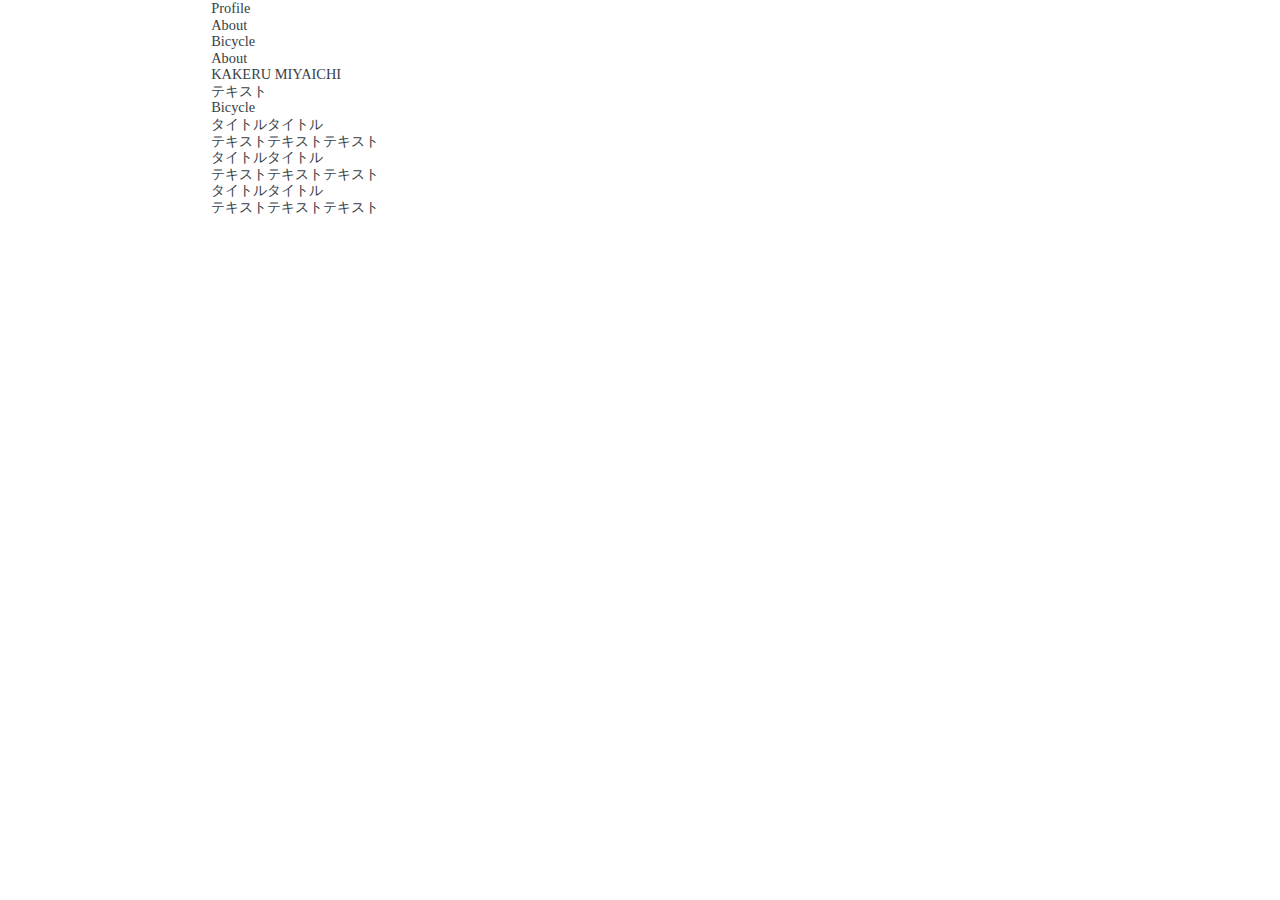
==== profile/index.html @ 185cab1a "初回コミット" ====
<!DOCTYPE html>
<html lang="en">
<head>
    <meta charset="UTF-8">
    <meta name="viewport" content="width=device-width, initial-scale=1.0">
    <link rel="icon" href="img/favicon.ico">
    <link rel="stylesheet" href="css/destyle.css">
    <link rel="stylesheet"  href="css/style.css">
    <title>Profile</title>
</head>
<body>
    <header id="header" class="wrapper">
        <h1>Profile</h1>
        <nav>
            <ul>
                <li id="#">About</li>
                <li id="#">Bicycle</li>
            </ul>
        </nav>
    </header>

    <main>

        <div id="mainvisual"></div>
        
        <section id="about" class="wrapper">
            <h2>About</h2>
            <div>
                <h3>KAKERU MIYAICHI</h3>
                <p>テキスト</p>
            </div>
        </section>

        <section id="bicycle" class="wrapper">
            <h2>Bicycle</h2>
            <div>
                <ul>
                    <li>
                        <h3>タイトルタイトル</h3>
                        <p>テキストテキストテキスト</p>
                    </li>
                    <li>
                        <h3>タイトルタイトル</h3>
                        <p>テキストテキストテキスト</p>
                    </li>
                    <li>
                        <h3>タイトルタイトル</h3>
                        <p>テキストテキストテキスト</p>
                    </li>
                </ul>
            </div>
        </section>

        <footer id="footer"></footer>

    </main>
</body>
</html>
---- profile/css/destyle.css ----
/*! destyle.css v4.0.1 | MIT License | https://github.com/nicolas-cusan/destyle.css */

/* Reset box-model and set borders */
/* ============================================ */

*,
::before,
::after {
  box-sizing: border-box;
  border-style: solid;
  border-width: 0;
  min-width: 0;
}

/* Document */
/* ============================================ */

/**
 * 1. Correct the line height in all browsers.
 * 2. Prevent adjustments of font size after orientation changes in iOS.
 * 3. Remove gray overlay on links for iOS.
 */

html {
  line-height: 1.15; /* 1 */
  -webkit-text-size-adjust: 100%; /* 2 */
  -webkit-tap-highlight-color: transparent; /* 3*/
}

/* Sections */
/* ============================================ */

/**
 * Remove the margin in all browsers.
 */

body {
  margin: 0;
}

/**
 * Render the `main` element consistently in IE.
 */

main {
  display: block;
}

/* Vertical rhythm */
/* ============================================ */

p,
table,
blockquote,
address,
pre,
iframe,
form,
figure,
dl {
  margin: 0;
}

/* Headings */
/* ============================================ */

h1,
h2,
h3,
h4,
h5,
h6 {
  font-size: inherit;
  font-weight: inherit;
  margin: 0;
}

/* Lists (enumeration) */
/* ============================================ */

ul,
ol {
  margin: 0;
  padding: 0;
  list-style: none;
}

/* Lists (definition) */
/* ============================================ */

dt {
  font-weight: bold;
}

dd {
  margin-left: 0;
}

/* Grouping content */
/* ============================================ */

/**
 * 1. Add the correct box sizing in Firefox.
 * 2. Show the overflow in Edge and IE.
 */

hr {
  box-sizing: content-box; /* 1 */
  height: 0; /* 1 */
  overflow: visible; /* 2 */
  border-top-width: 1px;
  margin: 0;
  clear: both;
  color: inherit;
}

/**
 * 1. Correct the inheritance and scaling of font size in all browsers.
 * 2. Correct the odd `em` font sizing in all browsers.
 */

pre {
  font-family: monospace, monospace; /* 1 */
  font-size: inherit; /* 2 */
}

address {
  font-style: inherit;
}

/* Text-level semantics */
/* ============================================ */

/**
 * Remove the gray background on active links in IE 10.
 */

a {
  background-color: transparent;
  text-decoration: none;
  color: inherit;
}

/**
 * 1. Remove the bottom border in Chrome 57-
 * 2. Add the correct text decoration in Chrome, Edge, IE, Opera, and Safari.
 */

abbr[title] {
  text-decoration: underline dotted; /* 2 */
}

/**
 * Add the correct font weight in Chrome, Edge, and Safari.
 */

b,
strong {
  font-weight: bolder;
}

/**
 * 1. Correct the inheritance and scaling of font size in all browsers.
 * 2. Correct the odd `em` font sizing in all browsers.
 */

code,
kbd,
samp {
  font-family: monospace, monospace; /* 1 */
  font-size: inherit; /* 2 */
}

/**
 * Add the correct font size in all browsers.
 */

small {
  font-size: 80%;
}

/**
 * Prevent `sub` and `sup` elements from affecting the line height in
 * all browsers.
 */

sub,
sup {
  font-size: 75%;
  line-height: 0;
  position: relative;
  vertical-align: baseline;
}

sub {
  bottom: -0.25em;
}

sup {
  top: -0.5em;
}

/* Replaced content */
/* ============================================ */

/**
 * Prevent vertical alignment issues.
 */

svg,
img,
embed,
object,
iframe {
  vertical-align: bottom;
}

/* Forms */
/* ============================================ */

/**
 * Reset form fields to make them styleable.
 * 1. Make form elements stylable across systems iOS especially.
 * 2. Inherit text-transform from parent.
 */

button,
input,
optgroup,
select,
textarea {
  -webkit-appearance: none; /* 1 */
  appearance: none;
  vertical-align: middle;
  color: inherit;
  font: inherit;
  background: transparent;
  padding: 0;
  margin: 0;
  border-radius: 0;
  text-align: inherit;
  text-transform: inherit; /* 2 */
}

/**
 * Correct cursors for clickable elements.
 */

button,
[type="button"],
[type="reset"],
[type="submit"] {
  cursor: pointer;
}

button:disabled,
[type="button"]:disabled,
[type="reset"]:disabled,
[type="submit"]:disabled {
  cursor: default;
}

/**
 * Improve outlines for Firefox and unify style with input elements & buttons.
 */

:-moz-focusring {
  outline: auto;
}

select:disabled {
  opacity: inherit;
}

/**
 * Remove padding
 */

option {
  padding: 0;
}

/**
 * Reset to invisible
 */

fieldset {
  margin: 0;
  padding: 0;
  min-width: 0;
}

legend {
  padding: 0;
}

/**
 * Add the correct vertical alignment in Chrome, Firefox, and Opera.
 */

progress {
  vertical-align: baseline;
}

/**
 * Remove the default vertical scrollbar in IE 10+.
 */

textarea {
  overflow: auto;
}

/**
 * Correct the cursor style of increment and decrement buttons in Chrome.
 */

[type="number"]::-webkit-inner-spin-button,
[type="number"]::-webkit-outer-spin-button {
  height: auto;
}

/**
 * Correct the outline style in Safari.
 */

[type="search"] {
  outline-offset: -2px; /* 1 */
}

/**
 * Remove the inner padding in Chrome and Safari on macOS.
 */

[type="search"]::-webkit-search-decoration {
  -webkit-appearance: none;
}

/**
 * 1. Correct the inability to style clickable types in iOS and Safari.
 * 2. Fix font inheritance.
 */

::-webkit-file-upload-button {
  -webkit-appearance: button; /* 1 */
  font: inherit; /* 2 */
}

/**
 * Fix appearance for Firefox
 */
[type="number"] {
  -moz-appearance: textfield;
}

/**
 * Clickable labels
 */

label[for] {
  cursor: pointer;
}

/* Interactive */
/* ============================================ */

/*
 * Add the correct display in Edge, IE 10+, and Firefox.
 */

details {
  display: block;
}

/*
 * Add the correct display in all browsers.
 */

summary {
  display: list-item;
}

/*
 * Remove outline for editable content.
 */

[contenteditable]:focus {
  outline: auto;
}

/* Tables */
/* ============================================ */

/**
1. Correct table border color inheritance in all Chrome and Safari.
*/

table {
  border-color: inherit; /* 1 */
  border-collapse: collapse;
}

caption {
  text-align: left;
}

td,
th {
  vertical-align: top;
  padding: 0;
}

th {
  text-align: left;
  font-weight: bold;
}
---- profile/css/style.css ----
@charset "UTF-8";

html{
    font-size: 100%;
}

body{
  color: #383e45;
  font-size: 0.9rem;
  /* ブラウザのフォントサイズの90%の大きさをサイトで表示 */
}

img {
    max-width: 100%;
    /* 親要素の幅より画像が大きい場合、自動的に縮小されて親要素内に収まるように（超えないようにする） */
  }

.wrapper{
    max-width: 960px;
    padding: 0 4%;
    margin: 0 auto;
}
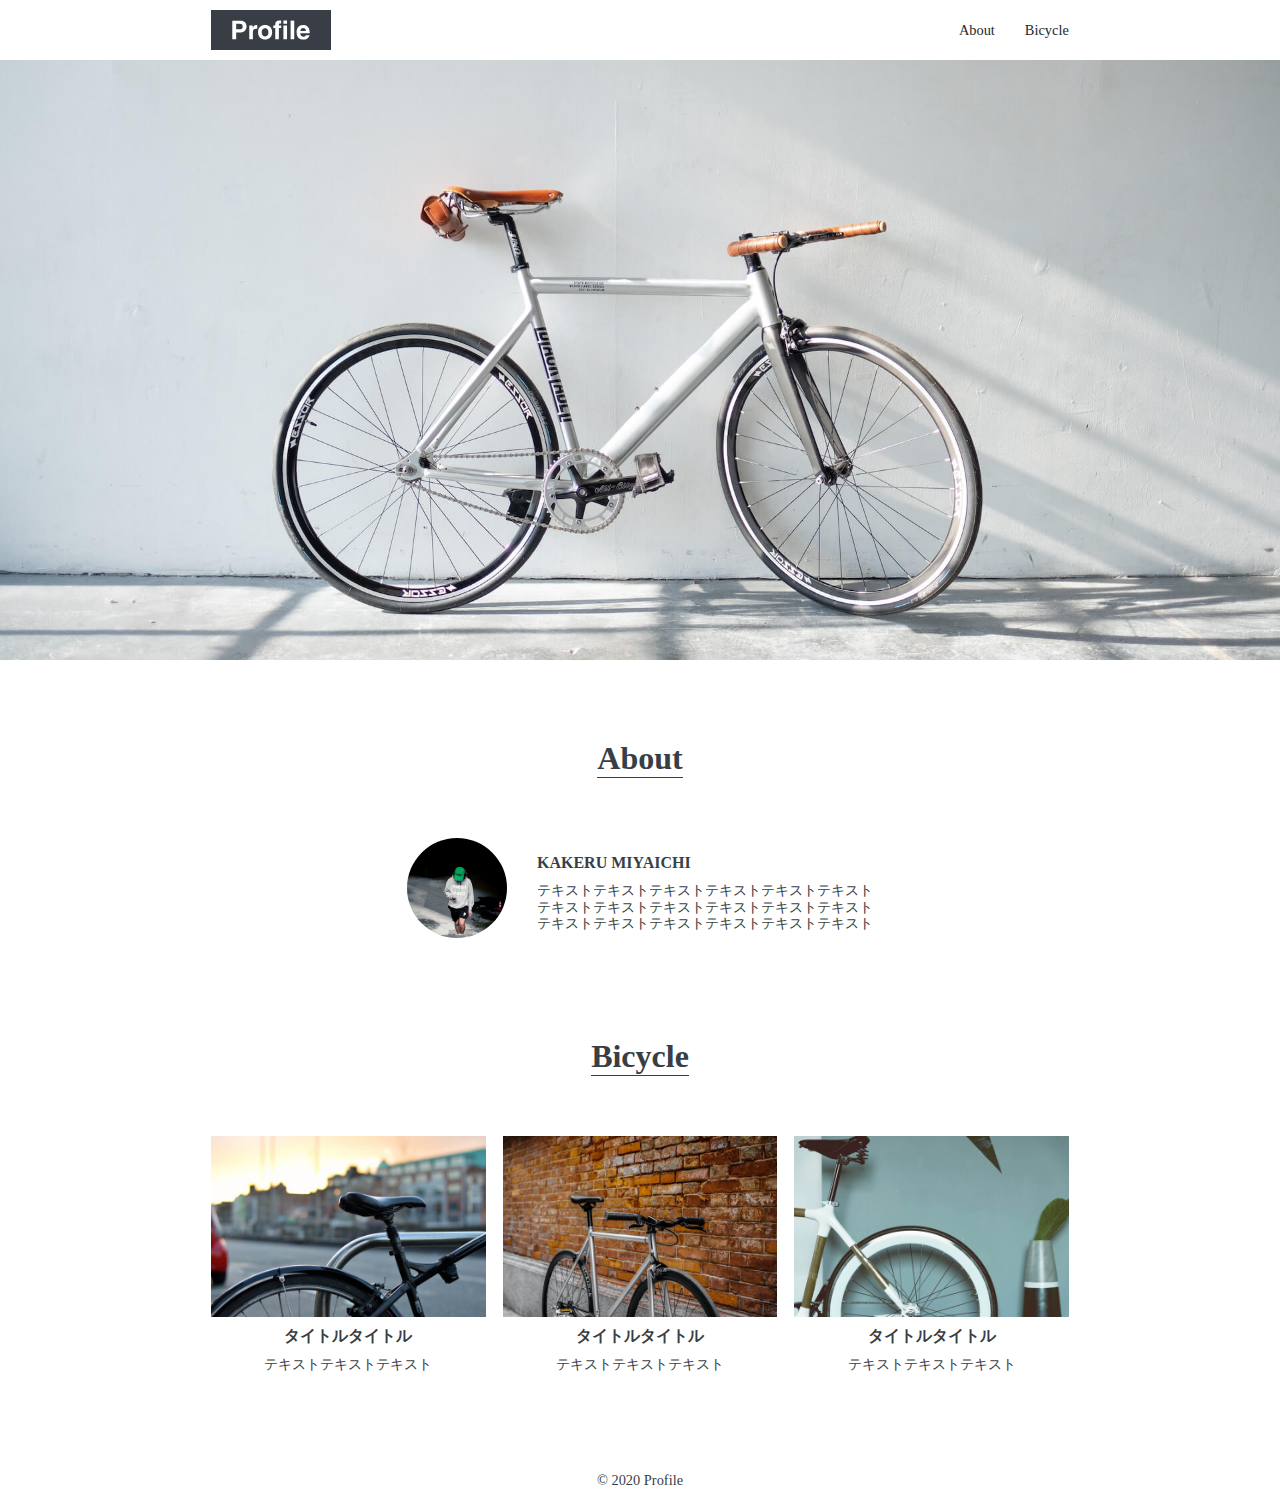
==== commit 3f7c6a5a: "【完成】" ====
--- a/profile/index.html
+++ b/profile/index.html
@@ -4,55 +4,66 @@
     <meta charset="UTF-8">
     <meta name="viewport" content="width=device-width, initial-scale=1.0">
     <link rel="icon" href="img/favicon.ico">
-    <link rel="stylesheet" href="css/destyle.css">
+    <link rel="stylesheet" href="css/reset.css">
     <link rel="stylesheet"  href="css/style.css">
     <title>Profile</title>
 </head>
 <body>
+
     <header id="header" class="wrapper">
-        <h1>Profile</h1>
+        <h1 class="site-titlle">
+            <a href="file:///D:/git_code/coding_test/profile/index.html">
+                <img src="img/logo.svg" alt="Profile" class="site-titlle-logo">
+            </a>
+        </h1>
         <nav>
             <ul>
-                <li id="#">About</li>
-                <li id="#">Bicycle</li>
+                <li><a href="#about">About</a></li>
+                <li><a href="#bicycle">Bicycle</a></li>
             </ul>
         </nav>
     </header>
 
     <main>
-
-        <div id="mainvisual"></div>
-        
+        <div id="mainvisual">
+            <img src="img/mainvisual.jpg" alt="メイン写真">
+        </div>
         <section id="about" class="wrapper">
-            <h2>About</h2>
-            <div>
-                <h3>KAKERU MIYAICHI</h3>
-                <p>テキスト</p>
+            <h2 class="section-tittle">About</h2>
+            <div class="about-container">
+                <img src="img/about.jpg"  alt="prf">
+                <div class="text">
+                    <h3 class="container-tittle">KAKERU MIYAICHI</h3>
+                    <p>テキストテキストテキストテキストテキストテキスト<br>
+                        テキストテキストテキストテキストテキストテキスト<br>
+                        テキストテキストテキストテキストテキストテキスト
+                    </p>
+                </div>
             </div>
         </section>
-
         <section id="bicycle" class="wrapper">
-            <h2>Bicycle</h2>
-            <div>
-                <ul>
+            <h2 class="section-tittle">Bicycle</h2>
+                <ul class="bicycle-container">
                     <li>
-                        <h3>タイトルタイトル</h3>
+                        <img src="img/bicycle1.jpg" alt="">
+                        <h3 class="container-tittle">タイトルタイトル</h3>
                         <p>テキストテキストテキスト</p>
                     </li>
                     <li>
-                        <h3>タイトルタイトル</h3>
+                        <img src="img/bicycle2.jpg" alt="">
+                        <h3 class="container-tittle">タイトルタイトル</h3>
                         <p>テキストテキストテキスト</p>
                     </li>
                     <li>
-                        <h3>タイトルタイトル</h3>
+                        <img src="img/bicycle3.jpg" alt="">
+                        <h3 class="container-tittle">タイトルタイトル</h3>
                         <p>テキストテキストテキスト</p>
                     </li>
                 </ul>
-            </div>
         </section>
-
-        <footer id="footer"></footer>
-
     </main>
+    <footer id="footer">
+        <p>&copy; 2020 Profile</p>
+    </footer>
 </body>
 </html>--- a/profile/css/style.css
+++ b/profile/css/style.css
@@ -3,6 +3,8 @@
 html{
     font-size: 100%;
 }
+
+
 
 body{
   color: #383e45;
@@ -10,13 +12,182 @@
   /* ブラウザのフォントサイズの90%の大きさをサイトで表示 */
 }
 
+
 img {
     max-width: 100%;
-    /* 親要素の幅より画像が大きい場合、自動的に縮小されて親要素内に収まるように（超えないようにする） */
-  }
+}
 
 .wrapper{
     max-width: 960px;
     padding: 0 4%;
     margin: 0 auto;
-}+    text-align: center;
+}
+
+li{
+  list-style-type: none;
+}
+
+ /*-------------------------------------------
+  ヘッダー
+  -------------------------------------------*/
+ #header{
+  display: flex;
+  justify-content: space-between;
+  align-items:center;
+  margin: 0 auto;
+ }
+
+.site-titlle{
+  line-height: 1px;
+  padding: 10px 0;
+  text-align: center;
+}
+
+.site-titlle a{
+  display: block;
+}
+
+.site-titlle-logo{
+  width: 120px;
+  height: 40px;
+}
+
+/* nav{
+　ここもいらないらしい
+  width:149.39px;
+  height: 41px;
+} */
+
+nav ul{
+  display: flex;
+  padding:10px 0 ;
+  /* height: 100%; 　いらないらしい*/
+}
+
+nav ul li{
+  margin-left: 30px;
+}
+
+/* ここ忘れてた */
+#header li a {
+  color: #24292e;
+}
+#header li a:hover {
+  opacity: 0.7;
+}
+
+ /*-------------------------------------------
+  Mainvisual
+  -------------------------------------------*/
+#mainvisual{
+  /* object-fit:cover;  ここじゃない*/
+   /* divの高さは中身の高さに合わせて広がるため、#mainvisualはimgのもつ高さになる。幅は親いっぱいに広がる
+   ため指定しないと1920pxになる。 */
+  margin-bottom: 80px;
+}
+
+ /* ここ注意　imgに直接高さと幅指定が多いのか？ */
+#mainvisual img{
+  object-fit: cover; 
+   /* ここにいれる*/
+   max-width: 1920px;
+   /* 画像の大きさを最大値に設定*/
+   width: 100%;
+   height: 600px;
+}
+
+@media screen and (max-width: 600px) {
+ 
+    /* Mainvisual　★ここよくわからない..... */
+    #mainvisual img {
+      height: calc(100vh - 60px);
+    }
+}
+
+  /*-------------------------------------------
+  About
+  -------------------------------------------*/
+
+#about,#bicycle{
+  margin-bottom: 100px;
+}
+
+.section-tittle{
+  margin-bottom: 60px;
+  font-size: 2rem;
+  font-weight: bold;
+  display: inline-block;
+  border-bottom: solid 1px #383e45;
+}
+
+.about-container{
+  display: flex;
+  justify-content: center;
+  align-items: center;
+}
+
+#about .about-container img{
+  border-radius: 50%;
+  width: 100px;
+  height: 100px;
+  margin-right: 30px;
+}
+
+.container-tittle{
+  margin: 10px 0;
+  font-size: 1rem;
+  font-weight: bold;
+}
+
+.about-container .text{
+  /* width:403.2px ;
+  height:107px ; 　いらないらしい*/
+  text-align: left;
+}
+
+@media screen and (max-width: 600px) {
+
+  .about-container {
+    flex-direction: column;
+  }
+  #about .about-container img {
+    margin-right: 0;
+  }
+}
+
+  /*-------------------------------------------
+  bicycle
+  -------------------------------------------*/
+
+.bicycle-container{
+  display: flex;
+  justify-content: space-between;
+}
+
+.bicycle-container li{
+  width: 32%; 
+  /* なんで32？ */
+}
+
+@media screen and (max-width: 600px) {
+  /*-------------------------------------------
+　幅や高さの実装部分がやはりいまいちわからない
+  -------------------------------------------*/
+  #bicycle ul {
+    flex-direction: column;
+  }
+  #bicycle li{
+    width: 100%;
+    margin-bottom: 30px;
+  }
+}
+
+  /*-------------------------------------------
+  footer
+  -------------------------------------------*/
+#footer{
+  text-align: center;
+}
+
+
